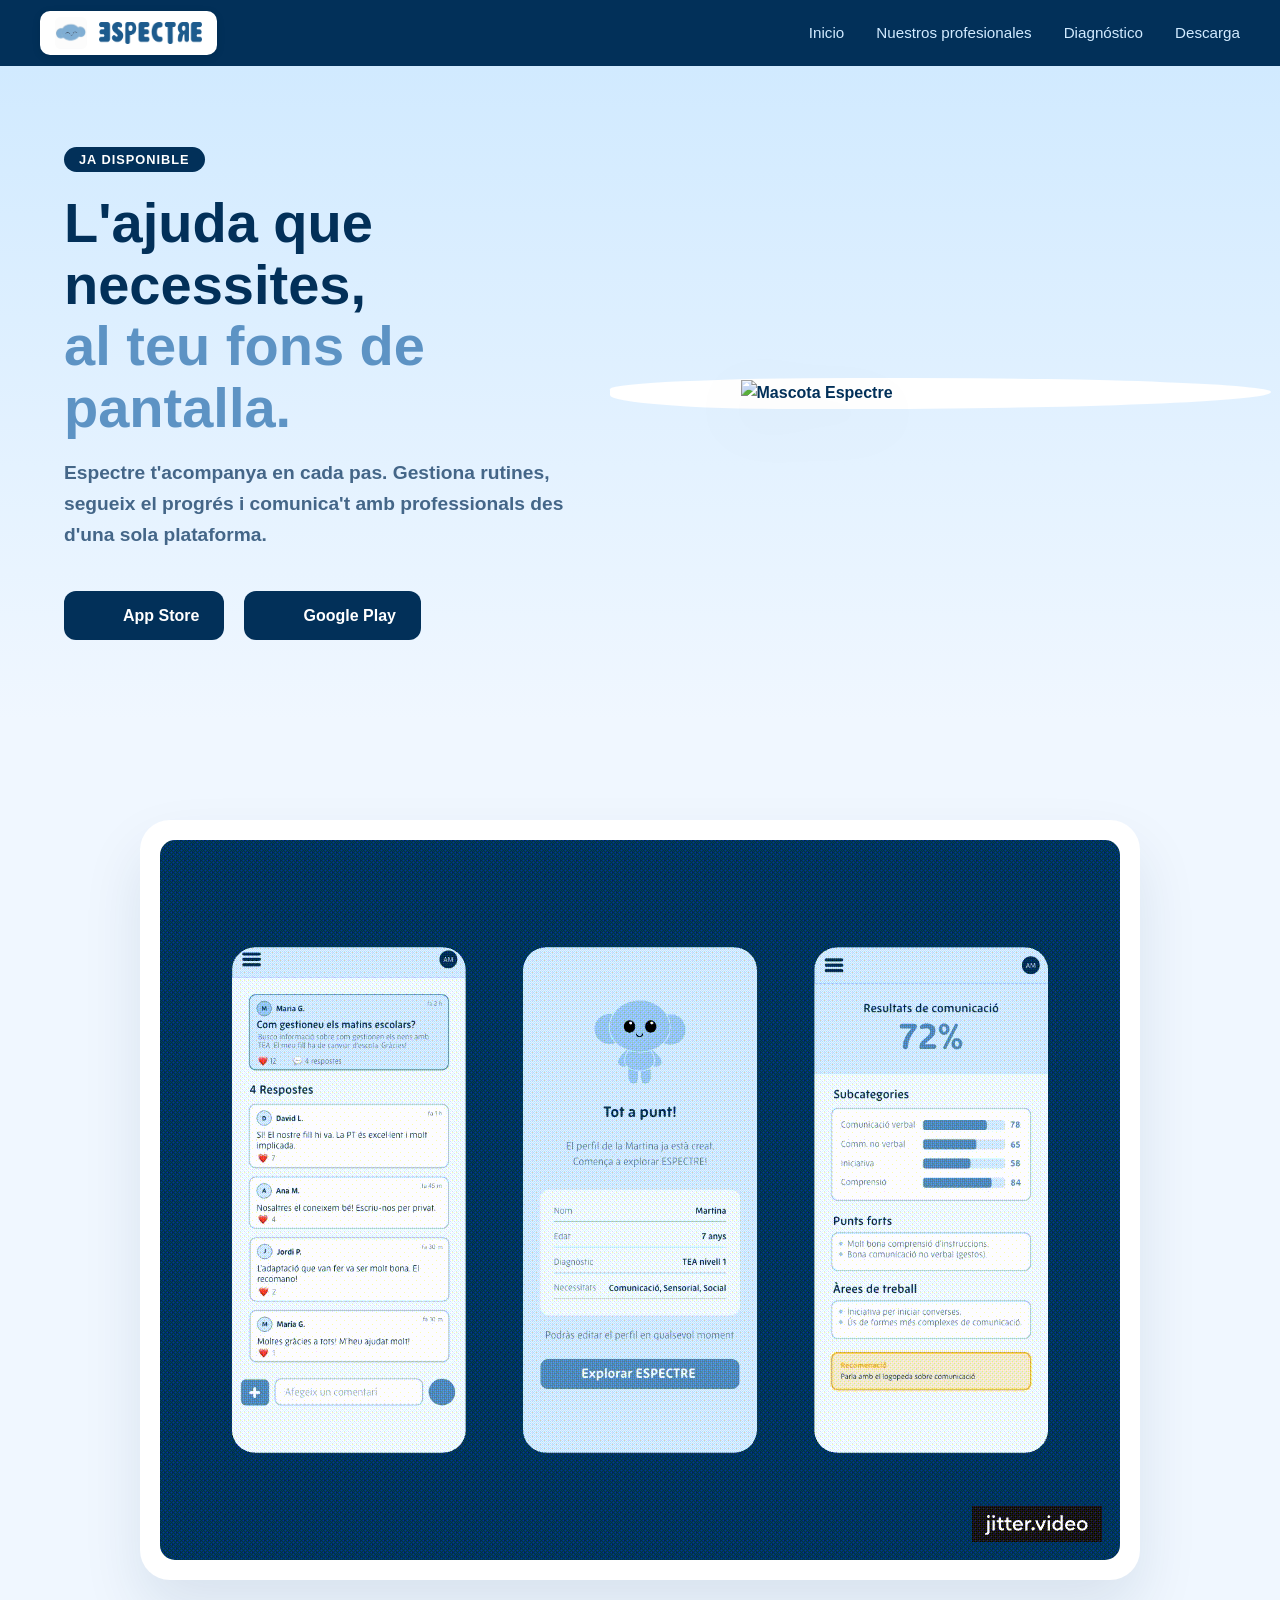
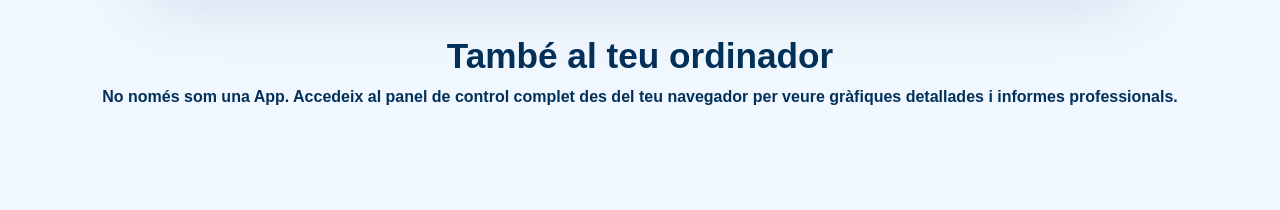
==== descargan.html @ 38b5b384 "Hola" ====
<!DOCTYPE html>
<html lang="ca">
<head>
    <meta charset="UTF-8">
    <meta name="viewport" content="width=device-width, initial-scale=1.0">
    <title>Descarrega Espectre</title>
    <link rel="stylesheet" href="style.css">
    <link rel="stylesheet" href="descarga.css">
</head>
<body class="body-descarga">

    <nav class="barra-navegacion">
        <div class="nav-container">
            <div class="nav-logo-section">
                <img src="img/0416-_1__1_.gif" alt="Icono App" class="nav-icono-app">
                <img src="img/1x/logo.png" alt="Logo Espectre" class="nav-logo-texto">
            </div>
            <div class="enlaces-nav">
                <a href="index.html">Inicio</a>
                <a href="profesionales.html">Nuestros profesionales</a>
                <a href="diagnostico.html">Diagnóstico</a>
                <a href="descarga.html">Descarga</a>
            </div>
        </div>
    </nav>

    <header class="descarga-hero">
        <div class="hero-content">
            <div class="hero-text fade-left">
                <span class="badge">Ja disponible</span>
                <h1>L'ajuda que necessites, <br><span>al teu fons de pantalla.</span></h1>
                <p>Espectre t'acompanya en cada pas. Gestiona rutines, segueix el progrés i comunica't amb professionals des d'una sola plataforma.</p>
                
                <div class="botones-grupo">
                    <a href="#" class="btn-store apple">
                        <img src="https://upload.wikimedia.org/wikipedia/commons/3/31/Apple_logo_white.svg" alt="">
                        <span>App Store</span>
                    </a>
                    <a href="#" class="btn-store google">
                        <img src="https://upload.wikimedia.org/wikipedia/commons/d/d7/Google_Play_Store_badge_EN.svg" alt="">
                        <span>Google Play</span>
                    </a>
                </div>
            </div>
            
            <div class="hero-mascota fade-right">
                <img src="img/download.gif" alt="Mascota Espectre" class="mascota-animada">
                <div class="blob-bg"></div>
            </div>
        </div>
    </header>

    <section class="descarga-mockup fade-in">
        <div class="container">
            <div class="mockup-wrapper">
                <img src="img/1x/videodescarga.gif" alt="Mockup Espectre Web" class="img-mockup">
            </div>
            <div class="explicacion-web">
                <h2>També al teu ordinador</h2>
                <p>No només som una App. Accedeix al panel de control complet des del teu navegador per veure gràfiques detallades i informes professionals.</p>
            </div>
        </div>
    </section>

    <script>
        // Animacions al fer scroll
        const observerOptions = { threshold: 0.2 };
        const observer = new IntersectionObserver((entries) => {
            entries.forEach(entry => {
                if (entry.isIntersecting) {
                    entry.target.classList.add('visible');
                }
            });
        }, observerOptions);

        document.querySelectorAll('.fade-left, .fade-right, .fade-in').forEach(el => observer.observe(el));
    </script>
</body>
</html>
---- style.css ----
* {
    margin: 0;
    padding: 0;
    box-sizing: border-box;
    font-family: "new-zen", sans-serif;
    font-weight: 800;
    font-style: bold;
}
:root {
    --bg:          #F4F9FF;
    --nav-bg:      #023059;
    --primary:     #023059;
    --accent:      #5D93C4;
    --light-blue:  #D1EAFF;
    --pale:        #EEF6FF;
    --gray:        #6688AA;
    --white:       #FFFFFF;
    --shadow:      rgba(2, 48, 89, 0.12);
}


body {
    font-family: 'Zen', sans-serif;
    background-color: #D1EAFF;
    color: #023059;
    line-height: 1.6;
    
}

/* Cabeza */
.cabeza {
    text-align: center;
    padding: 2rem 1rem;
    background-color: #D1EAFF;
}   

.logo-img {
    max-width: 350px;
    height: auto;
    display: block;
    margin: 0 auto;
}


.app {
    text-align: center;
    padding: 2rem 1rem;
    background-color: #D1EAFF;
}

.icono-app {
    width: 150px;
    height: 150px;
    border-radius: 15px;
    overflow: hidden;
    margin: 0 auto 1.5rem auto;
    border: 2px solid #023059;
    display: flex;
    align-items: center;
    justify-content: center;
    background-color: #D1EAFF;
}

.app-icon {
    width: 100%;
    height: 100%;
    object-fit: cover;
    background-color: #D1EAFF;

}

.titulo-app {
    font-size: 2rem;
    font-weight: 600;
    margin-bottom: 0.8rem;
    color: #023059;
}

.descripcion-app {
    max-width: 600px;
    margin: 0 auto;
    font-size: 1rem;
    color: #023059;
}


.descarga{
    display: flex;
    justify-content: center;
    gap: 1.5rem;
    padding: 1.5rem 1rem;
    background-color: #D1EAFF;
}

.boton{
    padding: 0.6rem 1.8rem;
    background-color: #023059;
    color: #D1EAFF;
    text-decoration: none;
    border-radius: 8px;
    font-weight: 500;
    font-size: 0.95rem;
    transition: background-color 0.3s;
    border: none;
    cursor: pointer;
}

.boton:hover {
    background-color: #011a33;
}


.video {
    text-align: center;
    width: 100%;
    margin: 3rem 0;
    padding: 2rem 1rem;
    background-color: #FFFFFF;
}

.video-gif {
    width: 60%;
    max-width: 500px;
    margin: 0 auto;
    aspect-ratio: 16 / 9;
    border-radius: 15px;
    overflow: hidden;
    background-color: rgba(0, 0, 0, 0.2);
    display: flex;
    align-items: center;
    justify-content: center;
}

.video-gif video {
    width: 100%;
    height: 100%;
    object-fit: cover;
    border-radius: 15px;
}

.video-gif img {
    width: 100%;
    height: 100%;
    object-fit: cover;
    border-radius: 15px;
}

.video-texto {
    flex: 1;
    padding: 1rem 0;
}

.video-texto h3 {
    font-size: 1.8rem;
    margin-bottom: 1rem;
    color: #023059;
}

.video-texto p {
    color: #023059;
    opacity: 0.95;
    line-height: 1.8;
}


.informacion {
    display: flex;
    gap: 2rem;
    max-width: 900px;
    margin: 3rem auto;
    padding: 0 1rem;
    align-items: flex-start;
    background-color: #FFFFFF;
    border-radius: 15px;
}
.informacion2 {
    display: flex;
    gap: 2rem;
    max-width: 900px;
    margin: 3rem auto;
    padding: 0 1rem;
    align-items: flex-start;

}
.imagen-informacion{
    flex: 1;
    display: flex;
    justify-content: center;
    align-items: center;
}

.large-img {
    width: 215px;
    height: 400px;
    border-radius: 15px;
    object-fit: cover;
    display: flex;
    align-items: center;
    justify-content: center;
}

.texto-informacion {
    flex: 1;
    padding: 1rem 0;
    display: flex;          
    flex-direction: column; 
    align-items: center;   
}

.texto-informacion h3 {
    font-size: 1.8rem;
    margin-bottom: 1rem;
    color: #023059;
    text-align: left;
    
}

.texto-informacion p {
    color: #023059;
    opacity: 0.95;
    line-height: 1.8;
    text-align: left;
}

footer {
    text-align: center;
    padding: 2rem 1rem;
    background-color: #D1EAFF;
    color: rgba(2, 48, 89, 0.6);
    font-size: 0.9rem;
}

.creadoras {
    text-align: center;
    width: 100%;
    margin: 3rem 0;
    padding: 3rem 1rem;
    background-color: #FFFFFF;
}

.team-section h2 {
    font-size: 2rem;
    margin-bottom: 2rem;
    color: #023059;
}

.equipo {
    display: flex;
    justify-content: center;
    gap: 2rem;
    flex-wrap: wrap;
}

.member {
    text-align: center;
    transition: transform 0.3s ease; 
    cursor: pointer;
}
.member:hover {
    transform: scale(1.1) translateY(-10px);
}

.member img {
    width: 100px;
    height: 100px;
    border-radius: 50%;
    object-fit: cover;
    margin-bottom: 0.5rem;
    transition: box-shadow 0.3s ease;
}
.member:hover img {
    box-shadow: 0 10px 20px rgba(2, 48, 89, 0.2);
}

.member p {
    font-size: 1rem;
    color: #023059;
}


.trailer {
    width: 100%;
    margin: 3rem 0;
    padding: 2rem 1rem;
    text-align: center;
    background-color: #D1EAFF;
}

.trailer h3 {
    font-size: 1.8rem;
    margin-bottom: 1rem;
    color: #023059;
}

.video-trailer {
    display: flex;
    justify-content: center;
}

.video-trailer video {
    max-width: 45%;
    height: auto;
    border-radius: 15px;
}
.barra-navegacion {
    background-color: var(--nav-bg);
    padding: 0.7rem 2rem;
    position: sticky;
    top: 0;
    z-index: 1000;
}

.nav-container {
    max-width: 1200px;
    margin: 0 auto;
    display: flex;
    justify-content: space-between;
    align-items: center;
}

/* Esta es la "caja blanca" para el logo */
.nav-logo-section {
    display: flex;
    align-items: center;
    gap: 12px;
    background-color: var(--white);
    padding: 6px 15px;
    border-radius: 10px;
    box-shadow: 0 2px 8px rgba(0,0,0,0.1);
}

.nav-icono-app {
    width: 32px;
    height: 32px;
    border-radius: 6px;
    object-fit: cover;
}

.nav-logo-texto {
    height: 22px;
    width: auto;
}

.enlaces-nav {
    display: flex;
    gap: 2rem;
}

.enlaces-nav a {
    color: #D1EAFF;
    text-decoration: none;
    font-weight: 500;
    font-size: 0.95rem;
    transition: color 0.3s ease;
}

.enlaces-nav a:hover,
.enlaces-nav a.activo {
    color: var(--white);
    border-bottom: 2px solid var(--accent);
    padding-bottom: 2px;
}

/* Ajuste para que el scroll no tape el título al saltar */
html {
    scroll-behavior: smooth;
    scroll-padding-top: 80px; 
}

.fade-in { opacity: 0; transform: translateY(30px); transition: opacity 0.7s ease, transform 0.7s ease; }
.fade-in.visible { opacity: 1; transform: translateY(0); }
.fade-left { opacity: 0; transform: translateX(-40px); transition: opacity 0.7s ease, transform 0.7s ease; }
.fade-left.visible { opacity: 1; transform: translateX(0); }
.fade-right { opacity: 0; transform: translateX(40px); transition: opacity 0.7s ease, transform 0.7s ease; }
.fade-right.visible { opacity: 1; transform: translateX(0); }

@media (max-width: 768px) {
    .equipo {
        flex-direction: row;
        justify-content: center;
        gap: 1rem;
        flex-wrap: nowrap;
    }

    .logo-img {
        max-width: 250px;
    }

    .app-title {
        font-size: 1.5rem;
    }
    .nav-container {
        flex-direction: column;
        gap: 0.5rem;
    }
    .enlaces-nav {
        gap: 1rem;
    }
    .enlaces-nav a {
        font-size: 0.85rem;
}
}

@media (max-width: 375px) {
    .descarga,
    .video,
    .informacion,
    .informacion2,
    .creadoras,
    .trailer {
        padding-left: 0.75rem;
        padding-right: 0.75rem;
    }

    .informacion,
    .informacion2 {
        flex-direction: column;
        align-items: center;
        padding-left: 0.75rem;
        padding-right: 0.75rem;
    }
 .informacion{
        display: flex;
        flex-direction: column-reverse;
        align-items: center;
    }
    .imagen-informacion{
        padding-top: 1rem;
        padding-bottom: 1rem;
    }
    .equipo {
        flex-wrap: wrap;
        justify-content: center;
    }

    .equipo .member {
        flex: 0 1 calc(33.33% - 1rem);
        max-width: calc(33.33% - 1rem);
    }

    .video-gif {
        width: 100%;
        max-width: 100%;
    }

    .large-img {
        width: 180px;
        height: 330px;
    }

    .member img {
        width: 90px;
        height: 90px;
    }

    .enlaces-nav {
        gap: 1.5rem;
    }
    .enlaces-nav a {
        font-size: 0.85rem;
    }
      .nav-container {
        flex-direction: column;
        gap: 15px;
    }
    
    .nav-logo-section {
        padding: 5px 12px;
    }
}
---- descarga.css ----
/* descarga.css */

.body-descarga {
    background-color: #f0f7ff;
    overflow-x: hidden;
}

/* --- HERO SECTION --- */
.descarga-hero {
    padding: 80px 5%;
    display: flex;
    justify-content: center;
    align-items: center;
    position: relative;
    background: linear-gradient(180deg, #D1EAFF 0%, #f0f7ff 100%);
}

.hero-content {
    max-width: 1200px;
    display: grid;
    grid-template-columns: 1fr 1fr;
    gap: 50px;
    align-items: center;
}

.badge {
    background-color: #023059;
    color: white;
    padding: 5px 15px;
    border-radius: 20px;
    font-size: 0.8rem;
    text-transform: uppercase;
    letter-spacing: 1px;
}

.hero-text h1 {
    font-size: 3.5rem;
    color: #023059;
    line-height: 1.1;
    margin: 20px 0;
}

.hero-text h1 span {
    color: #5D93C4;
}

.hero-text p {
    font-size: 1.2rem;
    color: #446688;
    margin-bottom: 40px;
}

/* Botones Store */
.botones-grupo {
    display: flex;
    gap: 20px;
}

.btn-store {
    display: flex;
    align-items: center;
    gap: 10px;
    background: #023059;
    color: white;
    padding: 12px 25px;
    border-radius: 12px;
    text-decoration: none;
    font-weight: bold;
    transition: transform 0.3s cubic-bezier(0.175, 0.885, 0.32, 1.275);
}

.btn-store:hover {
    transform: scale(1.05) translateY(-3px);
    box-shadow: 0 10px 20px rgba(2, 48, 89, 0.2);
}

.btn-store img {
    width: 24px;
}

/* Contenedor Mascota */
.hero-mascota {
    position: relative;
    display: flex;
    justify-content: center;
    align-items: center;
}

.mascota-animada {
    width: 100%;
    max-width: 400px;
    z-index: 2;
    filter: drop-shadow(0 20px 30px rgba(0,0,0,0.1));
}

.blob-bg {
    position: absolute;
    width: 120%;
    height: 120%;
    background-color: #FFFFFF;
    border-radius: 40% 60% 70% 30% / 40% 50% 60% 50%;
    z-index: 1;
    animation: blobMorph 8s infinite alternate;
}

@keyframes blobMorph {
    0% { border-radius: 40% 60% 70% 30% / 40% 50% 60% 50%; }
    100% { border-radius: 60% 40% 30% 70% / 60% 30% 70% 40%; }
}

/* --- SECTION MOCKUP --- */
.descarga-mockup {
    padding: 100px 5%;
    text-align: center;
}

.mockup-wrapper {
    background: white;
    padding: 20px;
    border-radius: 30px;
    box-shadow: 0 30px 60px rgba(2, 48, 89, 0.1);
    display: inline-block;
    margin-bottom: 40px;
    max-width: 90%;
}

.img-mockup {
    width: 100%;
    border-radius: 15px;
    display: block;
}

.explicacion-web h2 {
    font-size: 2.2rem;
    color: #023059;
}

/* --- ANIMACIONES --- */
.fade-left { opacity: 0; transform: translateX(-50px); transition: 1s; }
.fade-right { opacity: 0; transform: translateX(50px); transition: 1s; }
.fade-in { opacity: 0; transform: translateY(50px); transition: 1s; }
.visible { opacity: 1; transform: translate(0); }

/* --- MÓVIL --- */
@media (max-width: 900px) {
    .hero-content {
        grid-template-columns: 1fr;
        text-align: center;
    }
    
    .hero-text h1 { font-size: 2.5rem; }
    
    .botones-grupo {
        justify-content: center;
        flex-direction: column;
    }
    
    .hero-mascota { order: -1; }
}
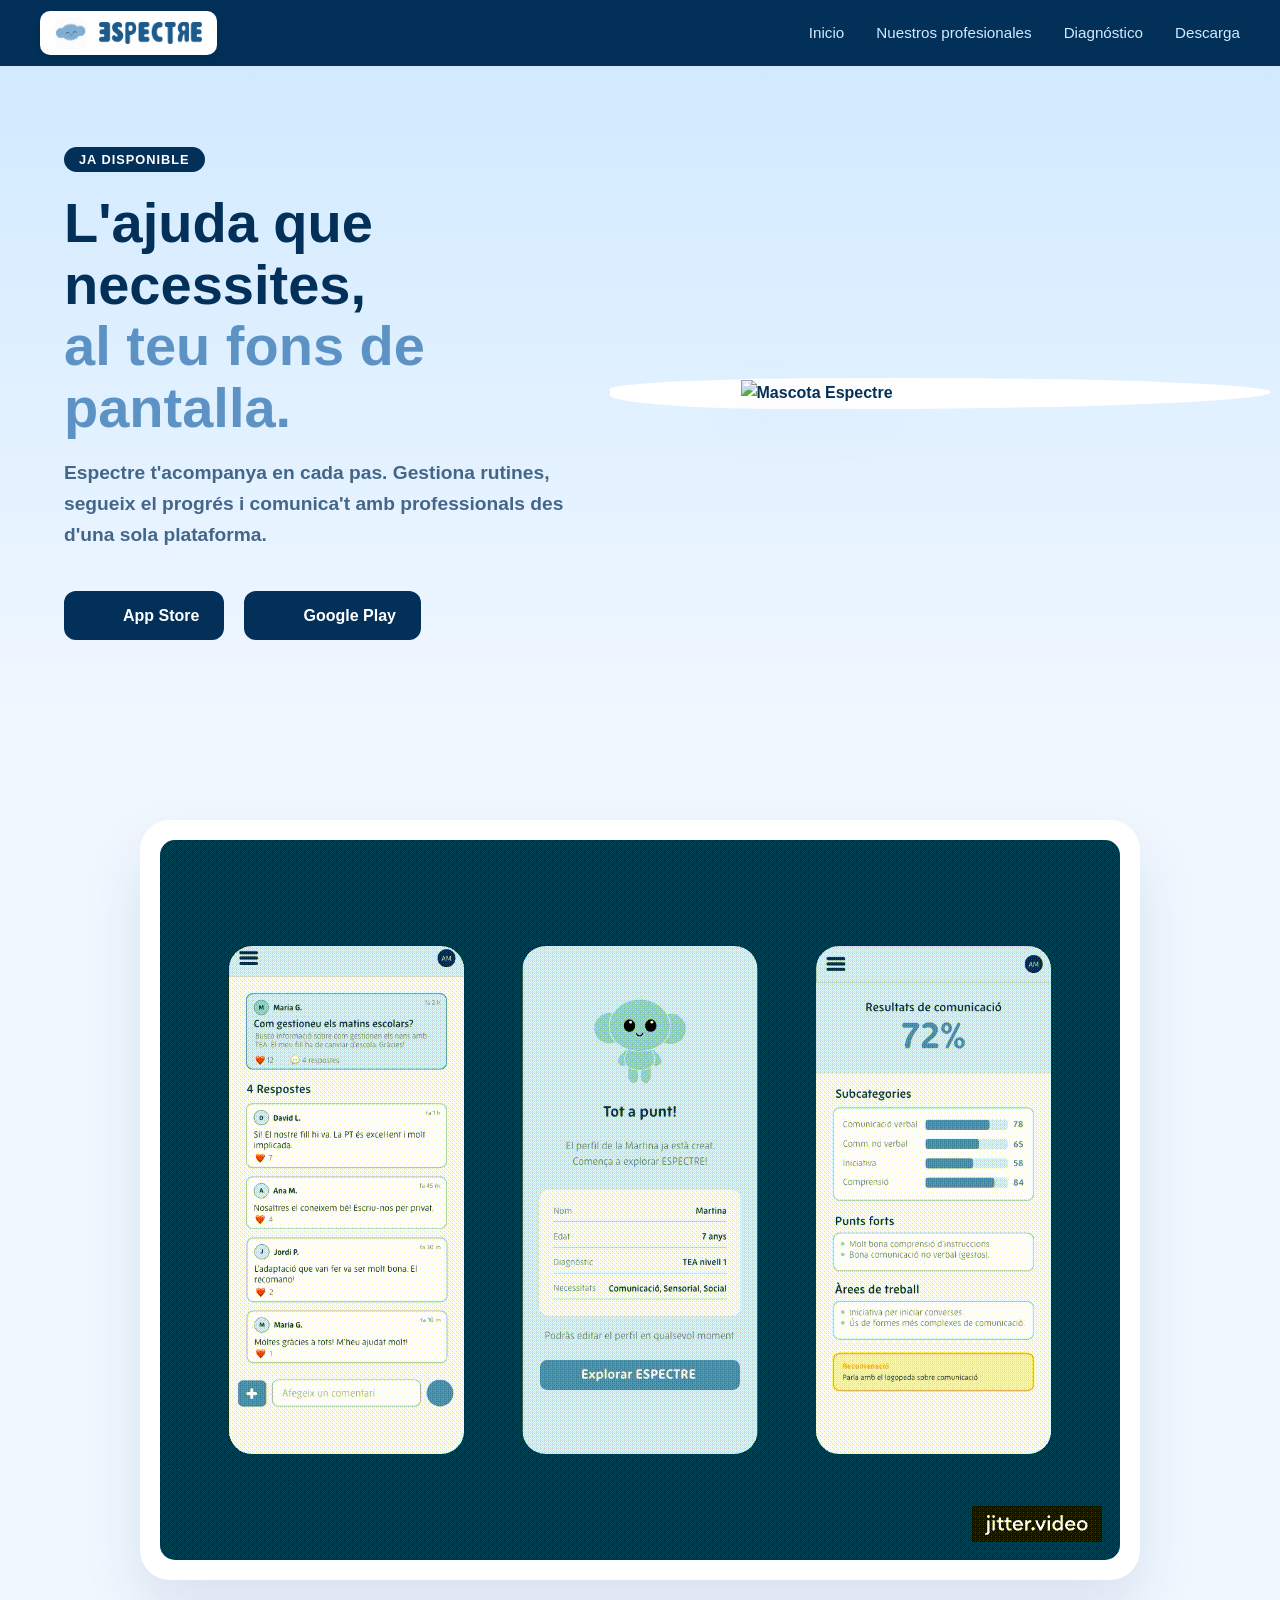
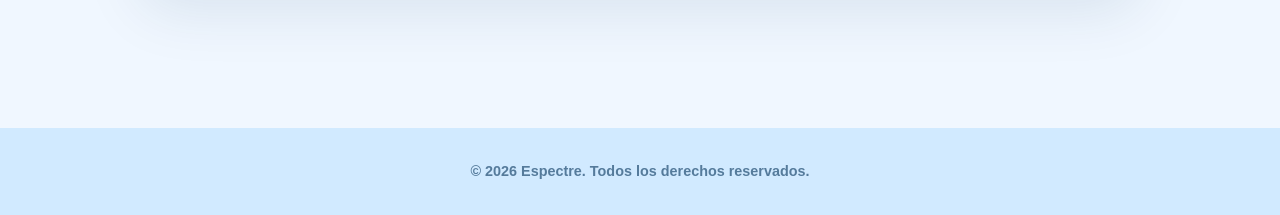
==== commit fb8a7d33: "23.04.26" ====
--- a/descargan.html
+++ b/descargan.html
@@ -55,12 +55,14 @@
             <div class="mockup-wrapper">
                 <img src="img/1x/videodescarga.gif" alt="Mockup Espectre Web" class="img-mockup">
             </div>
-            <div class="explicacion-web">
-                <h2>També al teu ordinador</h2>
-                <p>No només som una App. Accedeix al panel de control complet des del teu navegador per veure gràfiques detallades i informes professionals.</p>
-            </div>
+           
         </div>
     </section>
+    
+    <footer>
+        <p>&copy; 2026 Espectre. Todos los derechos reservados.</p>
+    </footer>
+
 
     <script>
         // Animacions al fer scroll
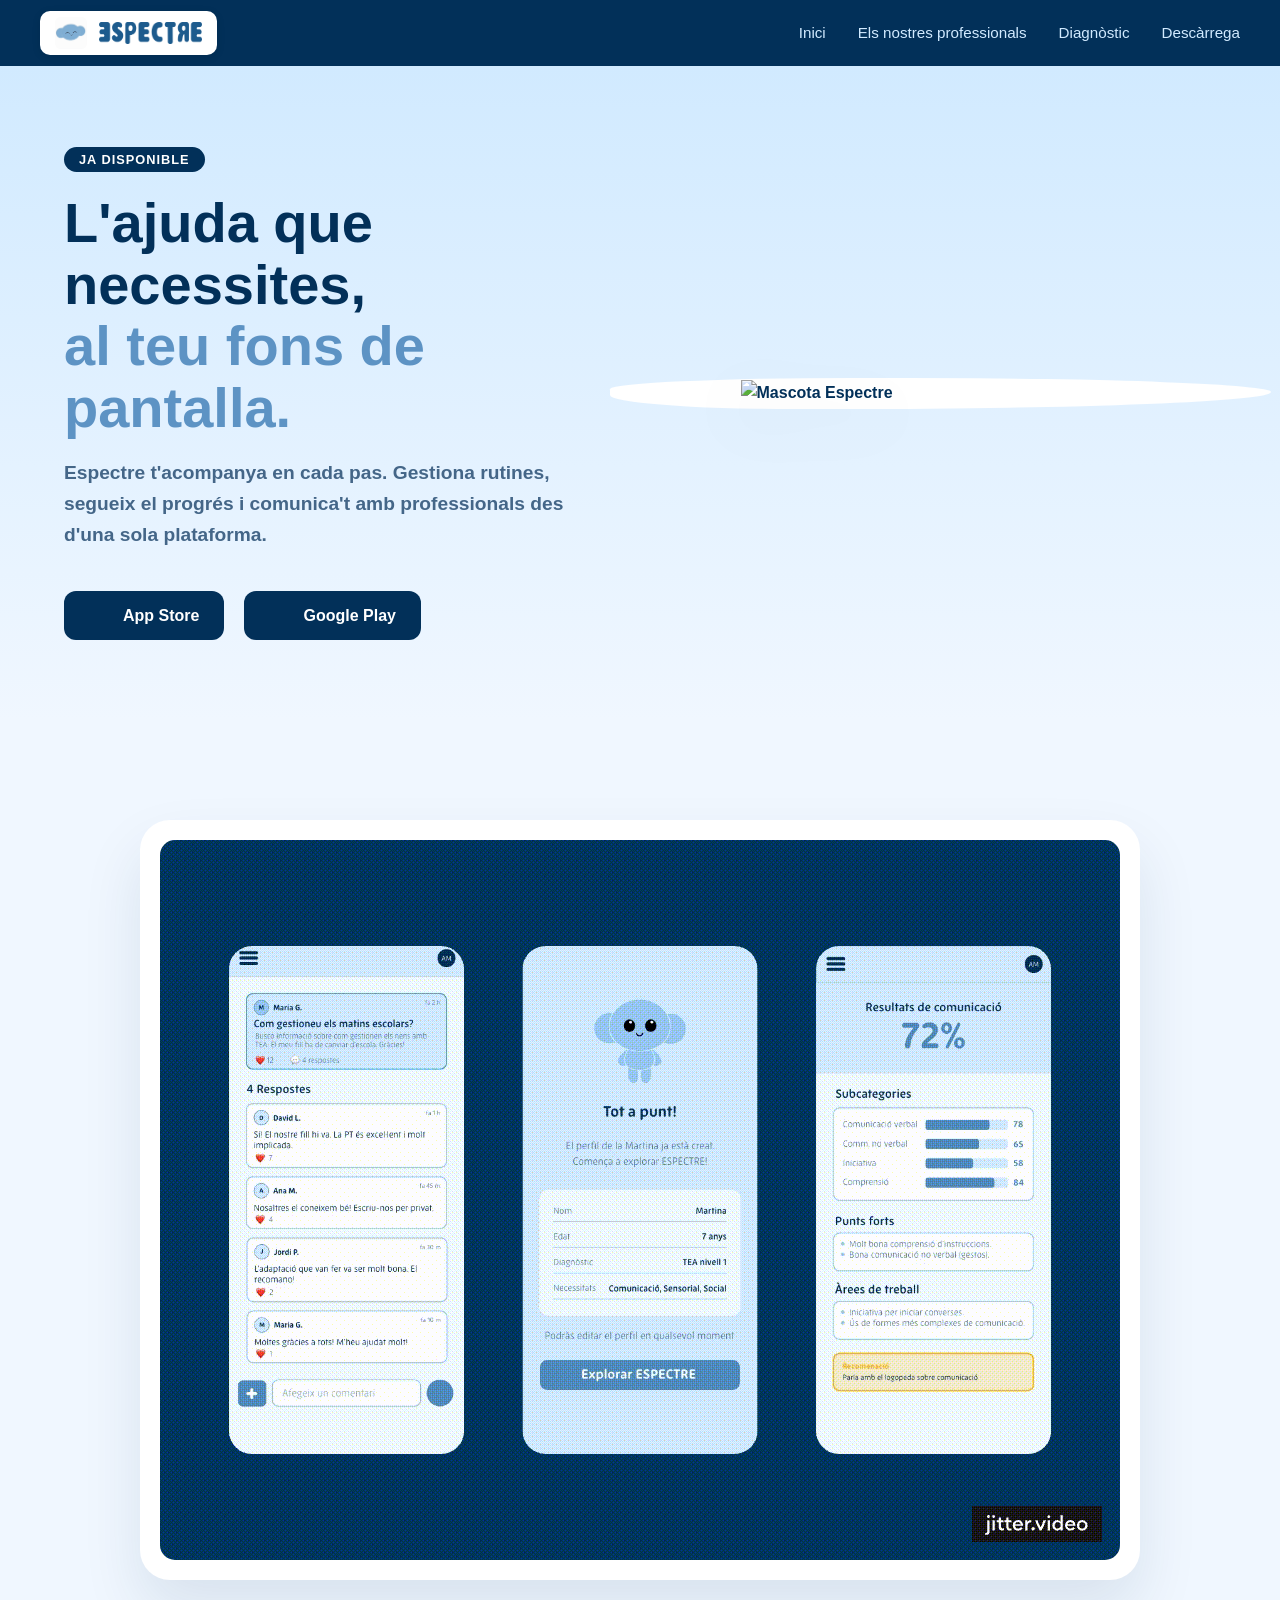
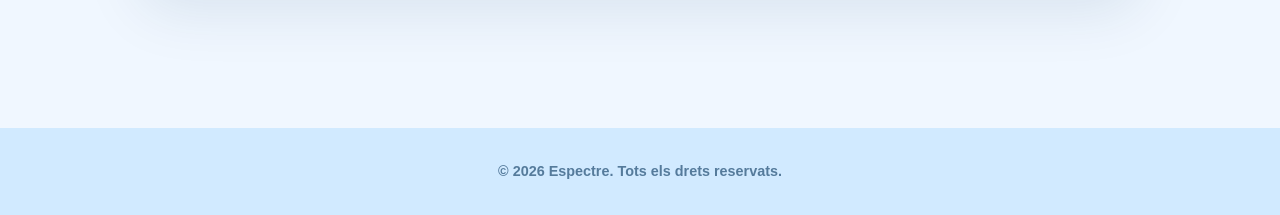
==== commit a2d38d82: "ry8eiuw" ====
--- a/descargan.html
+++ b/descargan.html
@@ -16,11 +16,11 @@
                 <img src="img/1x/logo.png" alt="Logo Espectre" class="nav-logo-texto">
             </div>
             <div class="enlaces-nav">
-                <a href="index.html">Inicio</a>
-                <a href="profesionales.html">Nuestros profesionales</a>
-                <a href="diagnostico.html">Diagnóstico</a>
-                <a href="descarga.html">Descarga</a>
-            </div>
+            <a href="index.html">Inici</a>
+            <a href="profesionales.html">Els nostres professionals</a>
+            <a href="diagnostico.html">Diagnòstic</a>
+            <a href="descargan.html">Descàrrega</a>
+        </div>
         </div>
     </nav>
 
@@ -60,7 +60,7 @@
     </section>
     
     <footer>
-        <p>&copy; 2026 Espectre. Todos los derechos reservados.</p>
+        <p>&copy; 2026 Espectre. Tots els drets reservats.</p>
     </footer>
 
 
--- a/style.css
+++ b/style.css
@@ -360,7 +360,35 @@
     border-bottom: 2px solid var(--accent);
     padding-bottom: 2px;
 }
-
+.boton-imagen-descarga .img-descarga {
+    width: 140px;
+    height: auto;
+    transition: filter 0.2s;
+}
+.boton-imagen-descarga:hover .img-descarga {
+    content: url('img/descargaHover.png'); /* Cambia la imagen al hacer hover */
+    filter: brightness(1.1) drop-shadow(0 2px 8px #5D93C4);
+}
+.boton-link {
+
+    background-color: #023059;
+    color: #D1EAFF;
+    text-decoration: none;
+    border-radius: 8px;
+    font-weight: 500;
+    font-size: 0.95rem;
+    transition: background-color 0.3s;
+    border: none;
+    cursor: pointer;
+    display: flex;
+    align-items: center;
+    justify-content: center;
+    height: 40px;
+    width: 140px;
+}
+.boton-link:hover {
+    background-color: #011a33;
+}
 /* Ajuste para que el scroll no tape el título al saltar */
 html {
     scroll-behavior: smooth;
--- a/descarga.css
+++ b/descarga.css
@@ -156,4 +156,88 @@
     }
     
     .hero-mascota { order: -1; }
+}
+/* --- RESPONSIVE IMPROVEMENTS --- */
+@media (max-width: 900px) {
+  .descarga-hero {
+    padding: 40px 4%;
+    flex-direction: column;
+  }
+  .hero-content {
+    grid-template-columns: 1fr;
+    gap: 28px;
+    text-align: center;
+    align-items: center;
+  }
+  .hero-text {
+    padding: 0 0.5rem;
+  }
+  .hero-text h1 {
+    font-size: 2.2rem;
+    line-height: 1.15;
+  }
+  .hero-text p {
+    font-size: 1rem;
+    margin-bottom: 20px;
+  }
+  .botones-grupo {
+    flex-direction: column;
+    gap: 12px;
+    align-items: center;
+  }
+  .btn-store {
+    width: 220px;
+    justify-content: center;
+    padding: 12px 18px;
+  }
+  .hero-mascota {
+    order: -1;
+    margin-top: 0;
+  }
+  .mascota-animada { max-width: 320px; }
+  .blob-bg { width: 130%; height: 130%; }
+  .descarga-mockup { padding: 60px 4%; }
+  .mockup-wrapper { max-width: 480px; width: 100%; }
+}
+@media (max-width: 480px) {
+  .descarga-hero { padding: 28px 3%; }
+  .hero-text h1 { font-size: 1.5rem; }
+  .hero-text p { font-size: 0.95rem; }
+  .badge { padding: 4px 10px; font-size: 0.72rem; }
+  .btn-store { width: 100%; max-width: 360px; padding: 10px 14px; border-radius: 10px; }
+  .mascota-animada { max-width: 200px; }
+  .blob-bg { display: none; }
+  .descarga-mockup { padding: 40px 3%; }
+  .mockup-wrapper { padding: 14px; border-radius: 18px; }
+  .img-mockup { width: 100%; height: auto; }
+}
+@media (hover: none) and (pointer: coarse) {
+  .btn-store { transition: none; }
+}
+@media (max-width: 768px) {
+    .nav-container {
+        flex-direction: column;
+        gap: 0.7rem;
+    }
+    .enlaces-nav {
+        gap: 1.2rem;
+    }
+    .enlaces-nav a {
+        font-size: 0.85rem;
+    }
+}
+@media (max-width: 375px) {
+    .nav-container {
+        flex-direction: column;
+        gap: 15px;
+    }
+    .nav-logo-section {
+        padding: 5px 12px;
+    }
+    .enlaces-nav {
+        gap: 1.5rem;
+    }
+    .enlaces-nav a {
+        font-size: 0.85rem;
+    }
 }
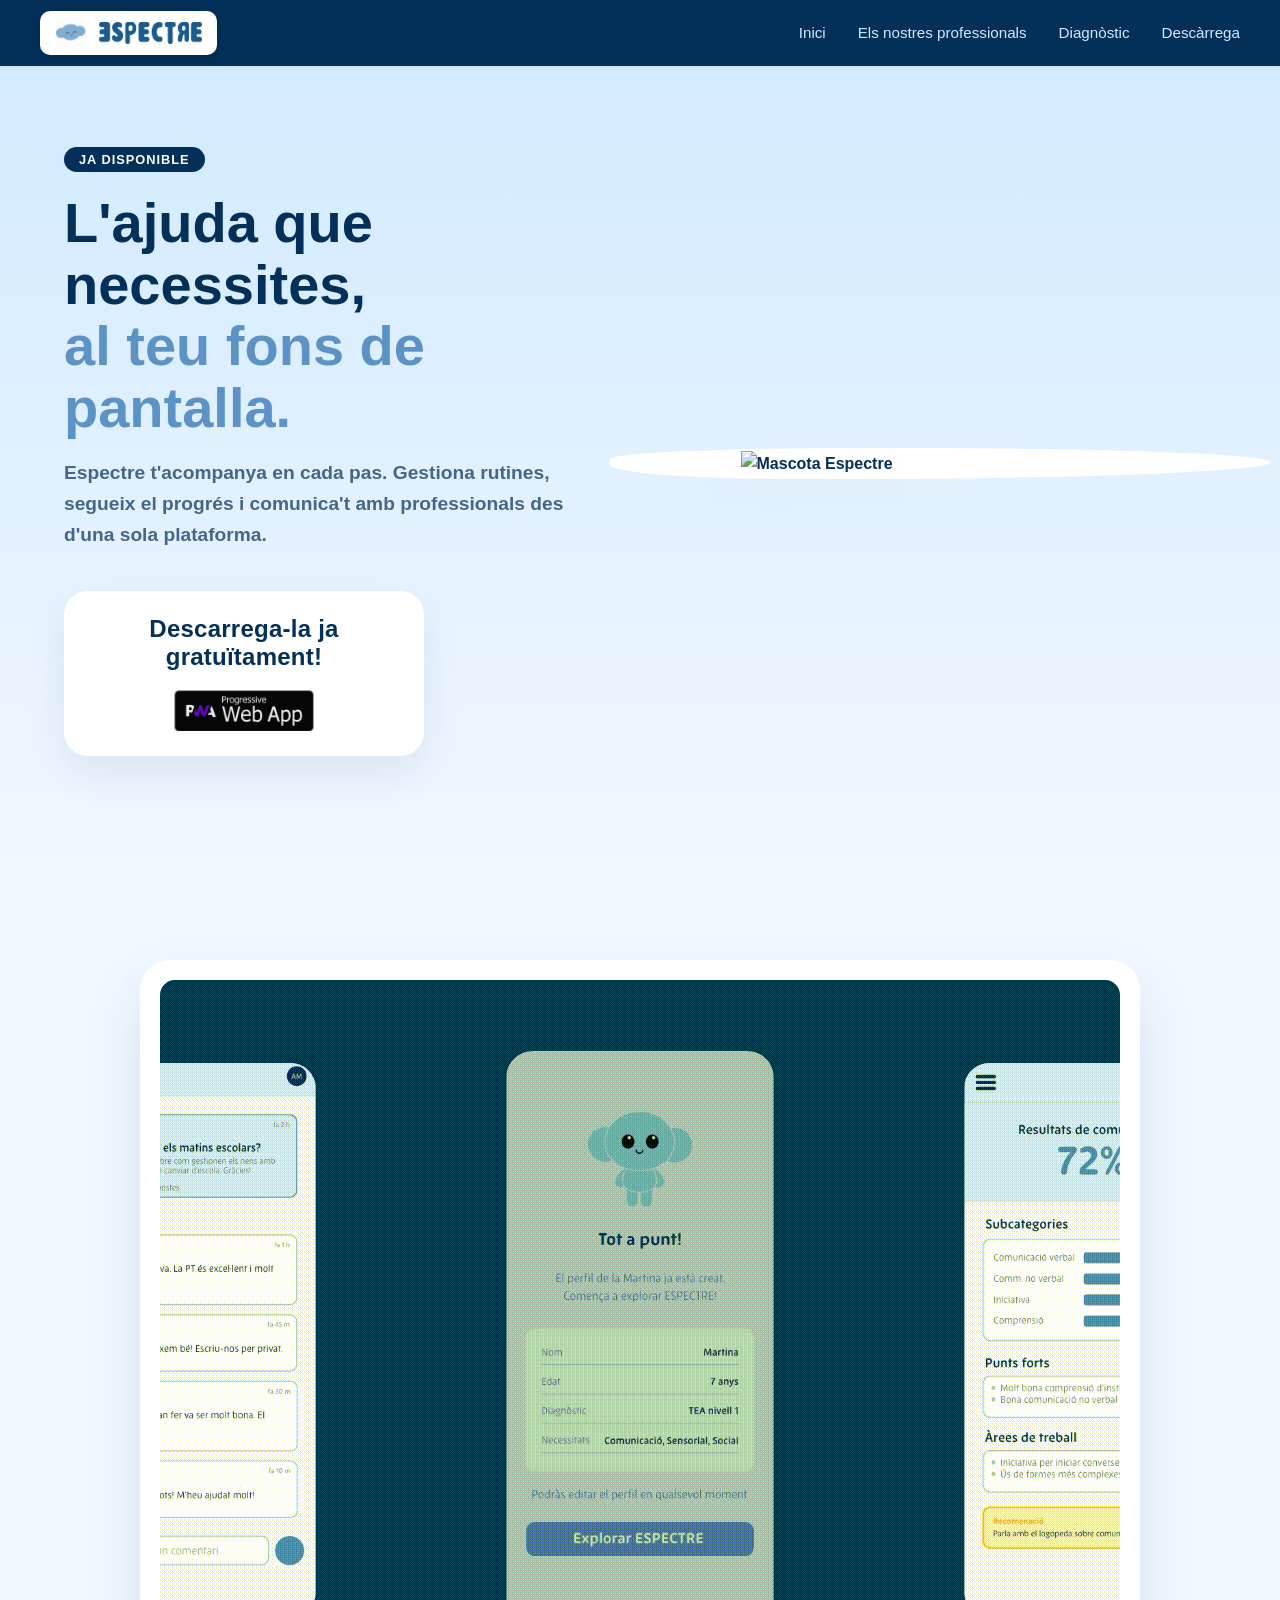
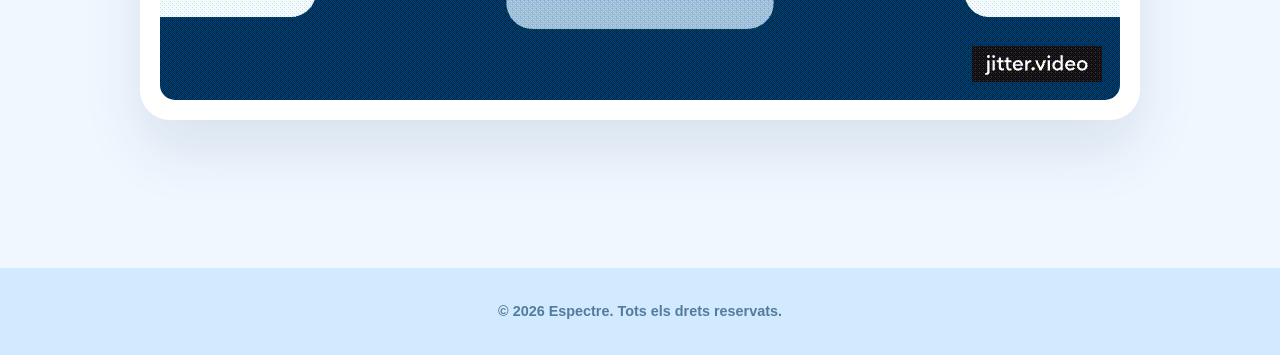
==== commit 71dfcdae: "vane" ====
--- a/descargan.html
+++ b/descargan.html
@@ -31,15 +31,13 @@
                 <h1>L'ajuda que necessites, <br><span>al teu fons de pantalla.</span></h1>
                 <p>Espectre t'acompanya en cada pas. Gestiona rutines, segueix el progrés i comunica't amb professionals des d'una sola plataforma.</p>
                 
-                <div class="botones-grupo">
-                    <a href="#" class="btn-store apple">
-                        <img src="https://upload.wikimedia.org/wikipedia/commons/3/31/Apple_logo_white.svg" alt="">
-                        <span>App Store</span>
-                    </a>
-                    <a href="#" class="btn-store google">
-                        <img src="https://upload.wikimedia.org/wikipedia/commons/d/d7/Google_Play_Store_badge_EN.svg" alt="">
-                        <span>Google Play</span>
-                    </a>
+                <div class="download-card">
+                    <h2>Descarrega-la ja gratuïtament!</h2>
+                    <div class="botones-grupo">
+                        <a href="#" class="boton-imagen-descarga apple">
+                            <img src="img/descarga.png" alt="Descargar App" class="img-descarga">
+                        </a>
+                    </div>
                 </div>
             </div>
             
--- a/descarga.css
+++ b/descarga.css
@@ -50,7 +50,32 @@
     margin-bottom: 40px;
 }
 
-/* Botones Store */
+.download-card {
+    background-color: #ffffff;
+    padding: 24px 24px 18px;
+    border-radius: 24px;
+    box-shadow: 0 18px 40px rgba(2, 48, 89, 0.08);
+    max-width: 360px;
+    width: 100%;
+    margin-bottom: 24px;
+
+}
+
+.download-card h2 {
+    margin: 0 0 18px;
+    font-size: 1.5rem;
+    line-height: 1.2;
+    color: #023059;
+    letter-spacing: 0.01em;
+    text-align: center;
+}
+
+.download-card .botones-grupo {
+    display: flex;
+    gap: 20px;
+    justify-content: center;
+}
+
 .botones-grupo {
     display: flex;
     gap: 20px;
@@ -59,18 +84,25 @@
 .btn-store {
     display: flex;
     align-items: center;
+    justify-content: center;
     gap: 10px;
-    background: #023059;
-    color: white;
-    padding: 12px 25px;
-    border-radius: 12px;
+    background-color: #023059;
+    color: #D1EAFF;
     text-decoration: none;
-    font-weight: bold;
-    transition: transform 0.3s cubic-bezier(0.175, 0.885, 0.32, 1.275);
+    padding: 0 18px;
+    min-width: 140px;
+    height: 40px;
+    border-radius: 8px;
+    font-weight: 500;
+    font-size: 0.95rem;
+    transition: background-color 0.3s ease, transform 0.3s ease, box-shadow 0.3s ease;
+    border: none;
+    cursor: pointer;
 }
 
 .btn-store:hover {
-    transform: scale(1.05) translateY(-3px);
+    background-color: #011a33;
+    transform: translateY(-1px);
     box-shadow: 0 10px 20px rgba(2, 48, 89, 0.2);
 }
 
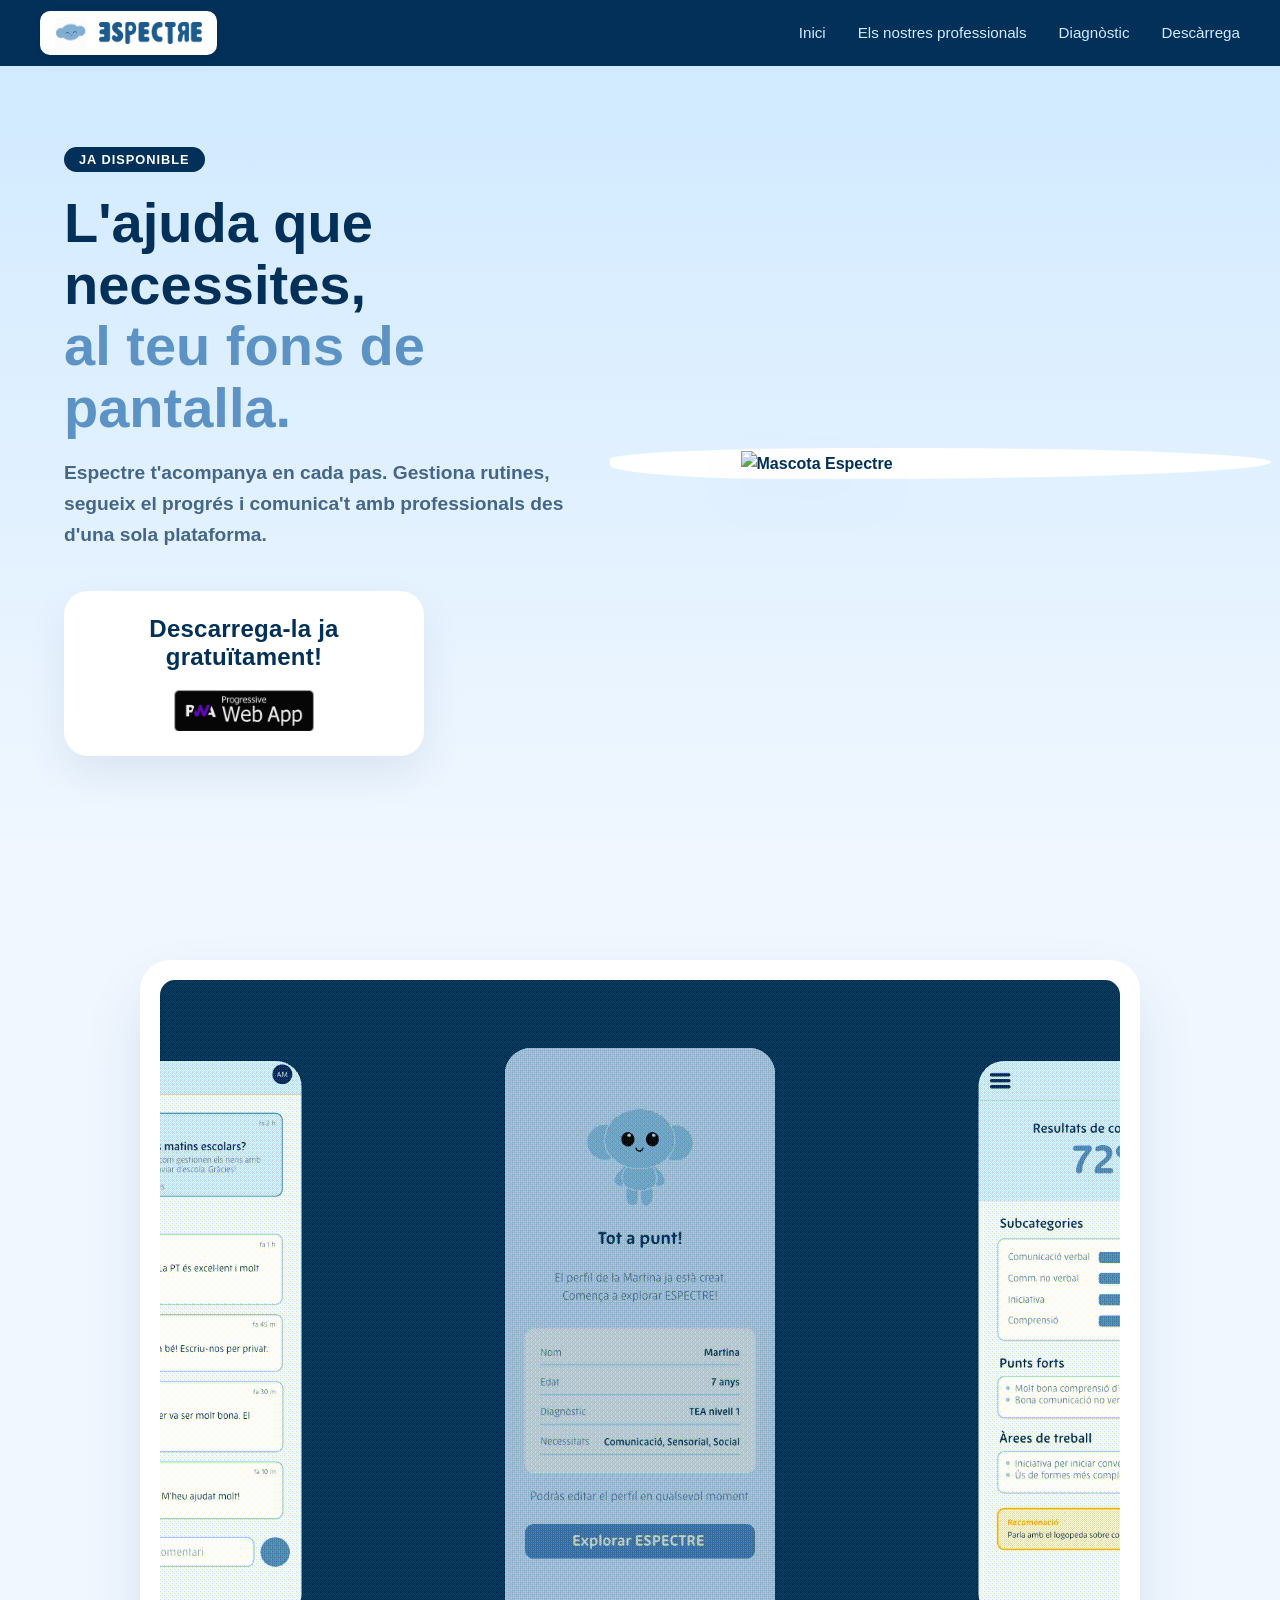
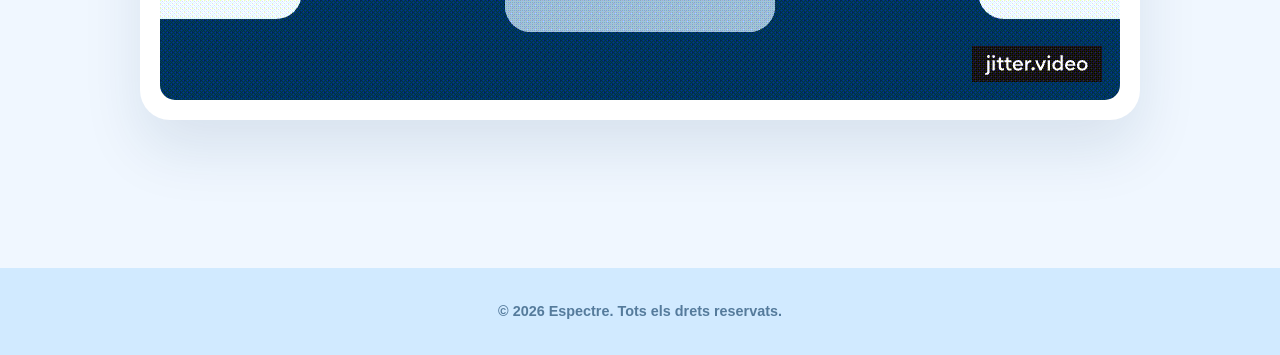
==== commit 7c2adf08: "vane" ====
--- a/descargan.html
+++ b/descargan.html
@@ -76,4 +76,4 @@
         document.querySelectorAll('.fade-left, .fade-right, .fade-in').forEach(el => observer.observe(el));
     </script>
 </body>
-</html>+</html>
--- a/descarga.css
+++ b/descarga.css
@@ -272,4 +272,4 @@
     .enlaces-nav a {
         font-size: 0.85rem;
     }
-}+}
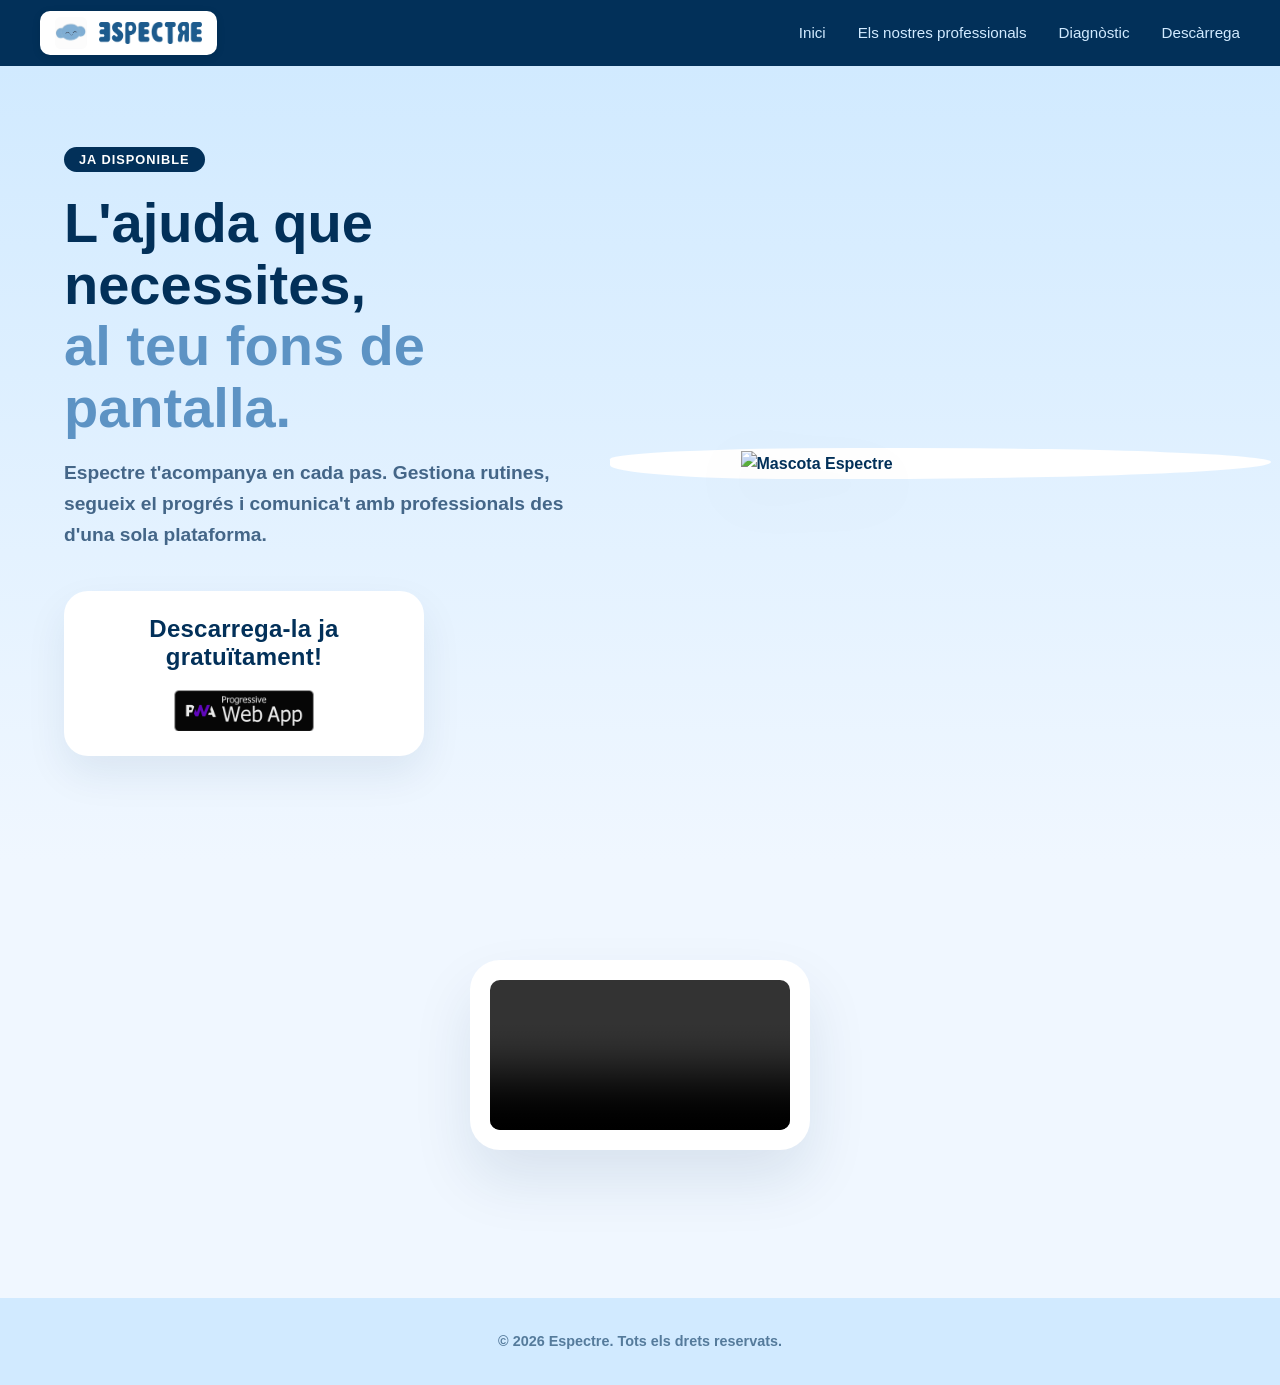
==== commit b314554b: "vane" ====
--- a/descargan.html
+++ b/descargan.html
@@ -50,9 +50,10 @@
 
     <section class="descarga-mockup fade-in">
         <div class="container">
-            <div class="mockup-wrapper">
-                <img src="img/1x/videodescarga.gif" alt="Mockup Espectre Web" class="img-mockup">
-            </div>
+            <video controls class="mockup-wrapper">
+                <source src="img/explicatiu.mp4" type="video/mp4">
+                El teu navegador no és compatible amb l'element de vídeo.
+            </video>
            
         </div>
     </section>
--- a/style.css
+++ b/style.css
@@ -187,11 +187,12 @@
     display: flex;
     justify-content: center;
     align-items: center;
+    width: 30%;
 }
 
 .large-img {
-    width: 215px;
-    height: 400px;
+    width: 194px;
+    height: 360px;
     border-radius: 15px;
     object-fit: cover;
     display: flex;
@@ -218,7 +219,7 @@
 .texto-informacion p {
     color: #023059;
     opacity: 0.95;
-    line-height: 1.8;
+    line-height: 1.4;
     text-align: left;
 }
 
@@ -230,7 +231,7 @@
     font-size: 0.9rem;
 }
 
-.creadoras {
+.creadores {
     text-align: center;
     width: 100%;
     margin: 3rem 0;
@@ -249,6 +250,7 @@
     justify-content: center;
     gap: 2rem;
     flex-wrap: wrap;
+    margin-top: 1rem;
 }
 
 .member {
@@ -302,6 +304,138 @@
     height: auto;
     border-radius: 15px;
 }
+.contacto {
+    text-align: center;
+    width: 100%;
+    margin: 2.5rem auto;
+    padding: 1.8rem 1.4rem;
+    background-color: #FFFFFF;
+    border-radius: 15px;
+    max-width: 620px;
+}
+
+.contacto h3 {
+    font-size: 1.9rem;
+    margin-bottom: 1.6rem;
+    color: #023059;
+}
+
+.contacto form {
+    display: flex;
+    flex-direction: column;
+    gap: 1.2rem;
+    align-items: center;
+    margin-bottom: 2.5rem;
+    max-width: 520px;
+    margin-left: auto;
+    margin-right: auto;
+}
+
+.form-group {
+    width: 100%;
+    text-align: left;
+}
+
+.form-group label {
+    display: block;
+    margin-bottom: 0.5rem;
+    font-weight: 600;
+    color: #023059;
+    font-size: 0.95rem;
+}
+
+.form-group input,
+.form-group textarea {
+    width: 100%;
+    padding: 0.4rem;
+    border: 1px solid #6688AA;
+    border-radius: 12px;
+    font-family: inherit;
+    font-size: 1rem;
+    background-color: #F4F9FF;
+    color: #023059;
+}
+
+.form-group textarea {
+    resize: vertical;
+    min-height: 110px;
+}
+
+.contacto .boton {
+    margin-top: 1rem;
+    padding: 0.9rem 2.2rem;
+    background-color: #023059;
+    color: #D1EAFF;
+    border: none;
+    border-radius: 12px;
+    font-weight: 600;
+    font-size: 1rem;
+    cursor: pointer;
+    transition: background-color 0.3s, transform 0.3s;
+}
+
+.contacto .boton:hover {
+    background-color: #011a33;
+    transform: scale(1.05);
+}
+
+.contacto-social {
+    text-align: center;
+}
+
+.contacto-social h3 {
+    font-size: 2rem;
+    margin-bottom: 1.8rem;
+    color: #023059;
+}
+
+.social-buttons {
+    display: flex;
+    flex-direction: row;
+    gap: 2rem;
+    justify-content: center;
+}
+
+.social-column {
+    display: flex;
+    flex-direction: column;
+    gap: 1rem;
+}
+
+.social-btn {
+    display: flex;
+    align-items: center;
+    min-width: 280px;
+    padding: 1rem 1.5rem;
+    background-color: #023059;
+    color: #D1EAFF;
+    text-decoration: none;
+    border-radius: 14px;
+    font-weight: 600;
+    font-size: 1.05rem;
+    transition: background-color 0.3s, transform 0.3s, box-shadow 0.3s;
+    box-shadow: 0 4px 12px rgba(0,0,0,0.12);
+}
+
+.social-btn:hover {
+    transform: translateY(-4px) scale(1.03);
+    box-shadow: 0 8px 18px rgba(0,0,0,0.2);
+}
+
+.social-icon {
+    width: 32px;
+    height: 32px;
+    margin-right: 0.75rem;
+    border-radius: 10px;
+    object-fit: cover;
+    background-color: #F4F9FF;
+    padding: 4px;
+}
+
+.instagram:hover { background-color:#D1EAFF; color: #023059; }
+.twitter:hover { background-color:#D1EAFF; color: #023059; }
+.facebook:hover { background-color:#D1EAFF; color: #023059; }
+.youtube:hover {background-color:#D1EAFF; color: #023059; }
 .barra-navegacion {
     background-color: var(--nav-bg);
     padding: 0.7rem 2rem;
@@ -435,7 +569,8 @@
     .informacion,
     .informacion2,
     .creadoras,
-    .trailer {
+    .trailer,
+    .contacto {
         padding-left: 0.75rem;
         padding-right: 0.75rem;
     }
@@ -472,8 +607,8 @@
     }
 
     .large-img {
-        width: 180px;
-        height: 330px;
+        width: 162px;
+        height: 297px;
     }
 
     .member img {
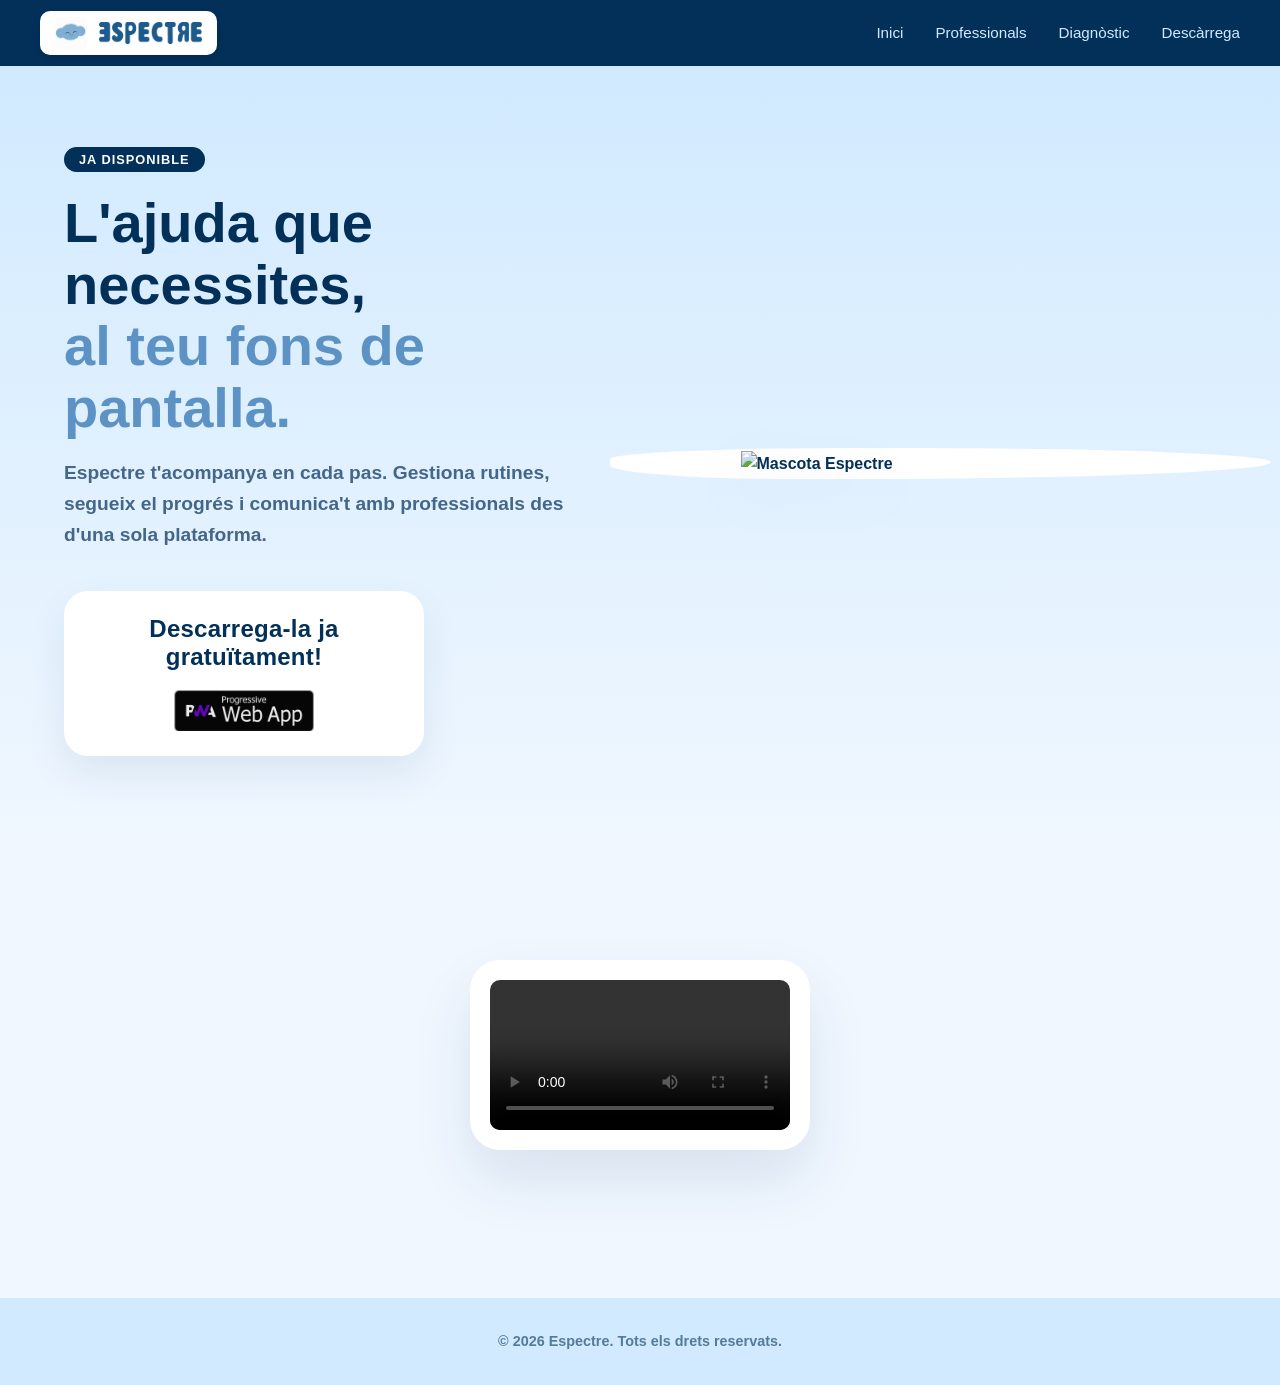
==== commit 0f2ce1f7: "van" ====
--- a/descargan.html
+++ b/descargan.html
@@ -17,7 +17,7 @@
             </div>
             <div class="enlaces-nav">
             <a href="index.html">Inici</a>
-            <a href="profesionales.html">Els nostres professionals</a>
+            <a href="profesionales.html">Professionals</a>
             <a href="diagnostico.html">Diagnòstic</a>
             <a href="descargan.html">Descàrrega</a>
         </div>
--- a/style.css
+++ b/style.css
@@ -536,98 +536,120 @@
 .fade-right { opacity: 0; transform: translateX(40px); transition: opacity 0.7s ease, transform 0.7s ease; }
 .fade-right.visible { opacity: 1; transform: translateX(0); }
 
+/* ==========================================
+   RESPONSIVE DESIGN (Media Queries)
+   ========================================== */
+
+
+
+/* ==========================================
+   RESPONSIVE DESIGN (Media Queries)
+   ========================================== */
+
+/* Tabletas (Pantallas menores a 992px) */
+@media (max-width: 992px) {
+    .informacion, .informacion2 {
+        flex-direction: column;
+        align-items: center;
+        text-align: center;
+        padding: 2rem;
+    }
+
+    .informacion2 {
+        flex-direction: column-reverse;
+    }
+
+    .texto-informacion h3, .texto-informacion p {
+        text-align: center;
+    }
+}
+
+/* Móviles (Pantallas menores a 768px) */
 @media (max-width: 768px) {
-    .equipo {
-        flex-direction: row;
-        justify-content: center;
-        gap: 1rem;
-        flex-wrap: nowrap;
-    }
-
-    .logo-img {
-        max-width: 250px;
-    }
-
-    .app-title {
-        font-size: 1.5rem;
-    }
+    /* Navegación más compacta */
     .nav-container {
         flex-direction: column;
-        gap: 0.5rem;
-    }
+        padding: 0.5rem;
+    }
+
     .enlaces-nav {
-        gap: 1rem;
-    }
-    .enlaces-nav a {
-        font-size: 0.85rem;
-}
-}
-
-@media (max-width: 375px) {
-    .descarga,
-    .video,
-    .informacion,
-    .informacion2,
-    .creadoras,
-    .trailer,
+        gap: 0.8rem;
+        margin-top: 0.5rem;
+    }
+
+    /* Reducción de tamaños generales */
+    .logo-img { max-width: 220px; }
+    .video-gif { width: 100%; }
+    .video-trailer video { max-width: 95%; }
+
+    /* SECCIÓN CONTACTO Y FORMULARIO (Más pequeños) */
     .contacto {
-        padding-left: 0.75rem;
-        padding-right: 0.75rem;
-    }
-
-    .informacion,
-    .informacion2 {
+        margin: 1rem auto;
+        padding: 1.2rem;
+        max-width: 90%; /* Se ajusta al ancho de la pantalla */
+    }
+
+    .contacto h3 {
+        font-size: 1.4rem; /* Título más pequeño */
+        margin-bottom: 1rem;
+    }
+
+    .form-group input, .form-group textarea {
+        padding: 0.6rem;
+        font-size: 0.9rem;
+    }
+
+    .contacto .boton {
+        width: 100%; /* Botón de enviar a ancho completo */
+        padding: 0.8rem;
+    }
+
+    /* REDES SOCIALES (Ajustadas) */
+    .contacto-social h3 {
+        font-size: 1.3rem;
+        margin-top: 1.5rem;
+    }
+
+    .social-buttons {
+        display: flex;
+        flex-direction: column;
+        gap: 0.6rem;
+        width: 100%;
+    }
+
+    .social-column {
+        width: 100%;
+        gap: 0.6rem;
+    }
+
+    .social-btn {
+        min-width: 0 !important; /* Eliminamos el ancho mínimo de 280px */
+        width: 100%;            /* Se ajusta al contenedor */
+        padding: 0.7rem 1rem;
+        font-size: 0.9rem;
+        justify-content: center; /* Centra el contenido del botón */
+    }
+
+    .social-icon {
+        width: 24px; /* Iconos un poco más pequeños */
+        height: 24px;
+    }
+
+    /* Botones de descarga */
+    .descarga {
         flex-direction: column;
         align-items: center;
-        padding-left: 0.75rem;
-        padding-right: 0.75rem;
-    }
- .informacion{
-        display: flex;
-        flex-direction: column-reverse;
-        align-items: center;
-    }
-    .imagen-informacion{
-        padding-top: 1rem;
-        padding-bottom: 1rem;
-    }
-    .equipo {
-        flex-wrap: wrap;
-        justify-content: center;
-    }
-
-    .equipo .member {
-        flex: 0 1 calc(33.33% - 1rem);
-        max-width: calc(33.33% - 1rem);
-    }
-
-    .video-gif {
-        width: 100%;
-        max-width: 100%;
-    }
-
+        gap: 0.8rem;
+    }
+}
+
+/* Ajuste para móviles muy pequeños (iPhone SE, etc.) */
+@media (max-width: 380px) {
+    .enlaces-nav a {
+        font-size: 0.75rem;
+    }
+    
     .large-img {
-        width: 162px;
-        height: 297px;
-    }
-
-    .member img {
-        width: 90px;
-        height: 90px;
-    }
-
-    .enlaces-nav {
-        gap: 1.5rem;
-    }
-    .enlaces-nav a {
-        font-size: 0.85rem;
-    }
-      .nav-container {
-        flex-direction: column;
-        gap: 15px;
-    }
-    
-    .nav-logo-section {
-        padding: 5px 12px;
-    }
-}
+        width: 130px;
+    }
+}
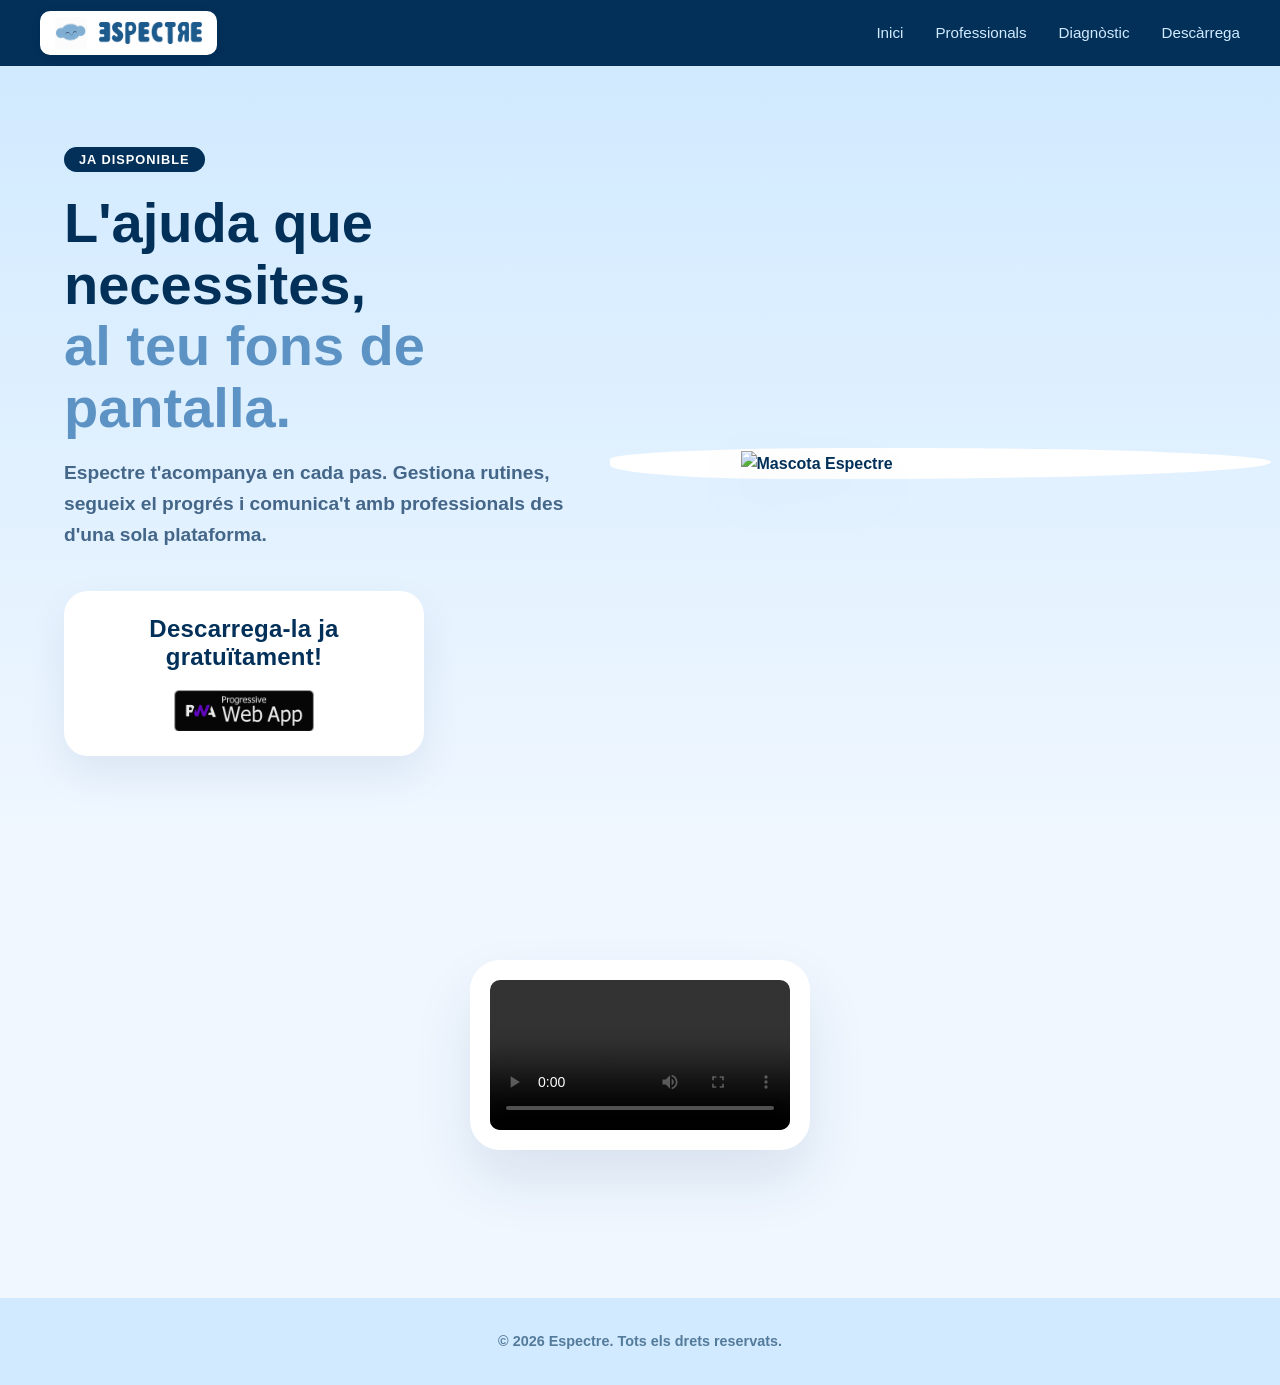
==== commit 9d9226a6: "Update descargan.html" ====
--- a/descargan.html
+++ b/descargan.html
@@ -34,7 +34,7 @@
                 <div class="download-card">
                     <h2>Descarrega-la ja gratuïtament!</h2>
                     <div class="botones-grupo">
-                        <a href="#" class="boton-imagen-descarga apple">
+                        <a href="https://app-espectre.github.io/app/" class="boton-imagen-descarga apple">
                             <img src="img/descarga.png" alt="Descargar App" class="img-descarga">
                         </a>
                     </div>
--- a/style.css
+++ b/style.css
@@ -24,6 +24,7 @@
     background-color: #D1EAFF;
     color: #023059;
     line-height: 1.6;
+    overflow-x: hidden;
     
 }
 
@@ -640,7 +641,38 @@
         flex-direction: column;
         align-items: center;
         gap: 0.8rem;
-    }
+        padding: 1rem;
+    }
+
+    .social-btn {
+    min-width: 0 !important;
+    width: 100%;
+    max-width: 280px; /* Limitamos el ancho para que no sean gigantes en tablet */
+    margin: 0 auto;  /* Los centramos en la pantalla */
+    padding: 0.7rem 1.5rem;
+    font-size: 0.9rem;
+    
+    /* ALINEACIÓN DE ICONOS */
+    display: flex;
+    justify-content: flex-start; /* Alinea el contenido al inicio del botón */
+    align-items: center;
+    gap: 1rem; /* Espacio constante entre icono y texto */
+}
+
+.social-icon {
+    width: 24px;
+    height: 24px;
+    flex-shrink: 0; /* Evita que el icono se deforme si el texto es largo */
+    margin-right: 0; /* Quitamos el margen antiguo para usar el gap */
+}
+
+.social-column {
+    width: 100%;
+    align-items: center; /* Asegura que la columna centre los botones */
+    display: flex;
+    flex-direction: column;
+    gap: 0.6rem;
+}
 }
 
 /* Ajuste para móviles muy pequeños (iPhone SE, etc.) */
